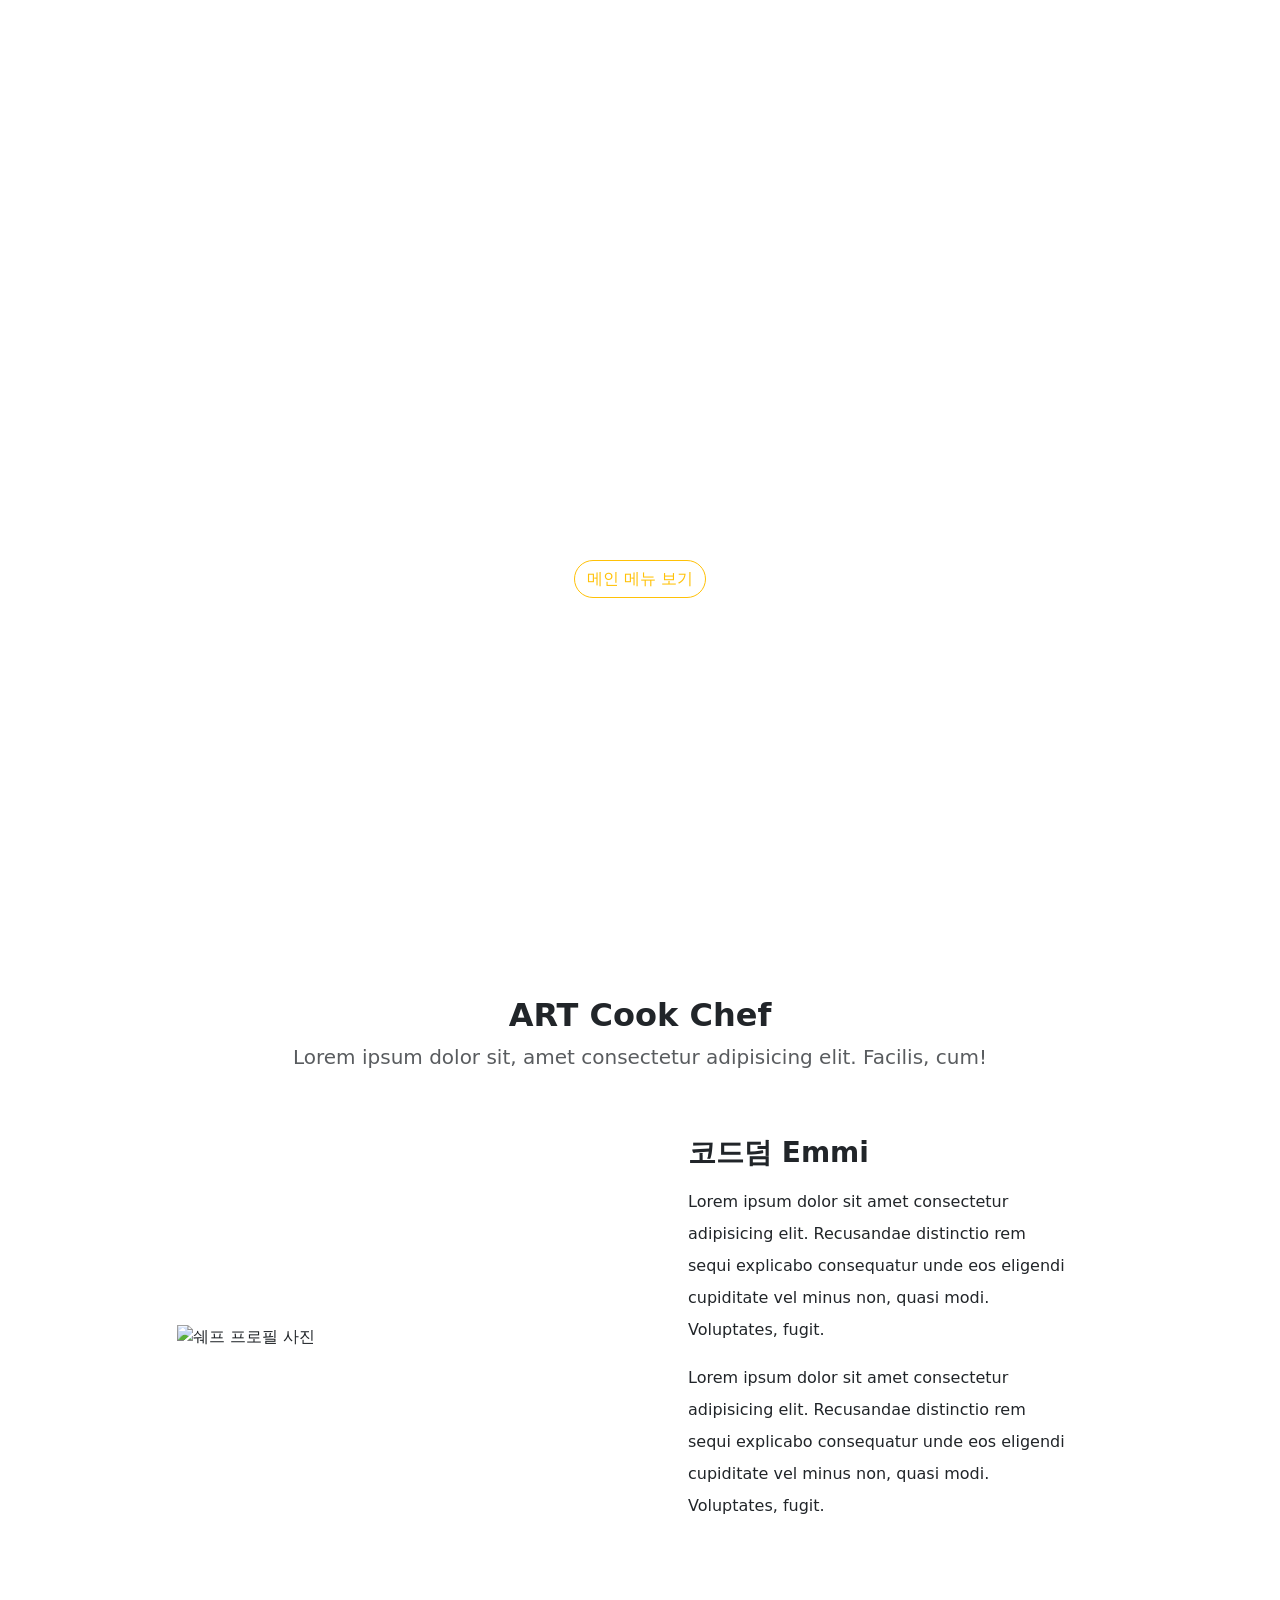
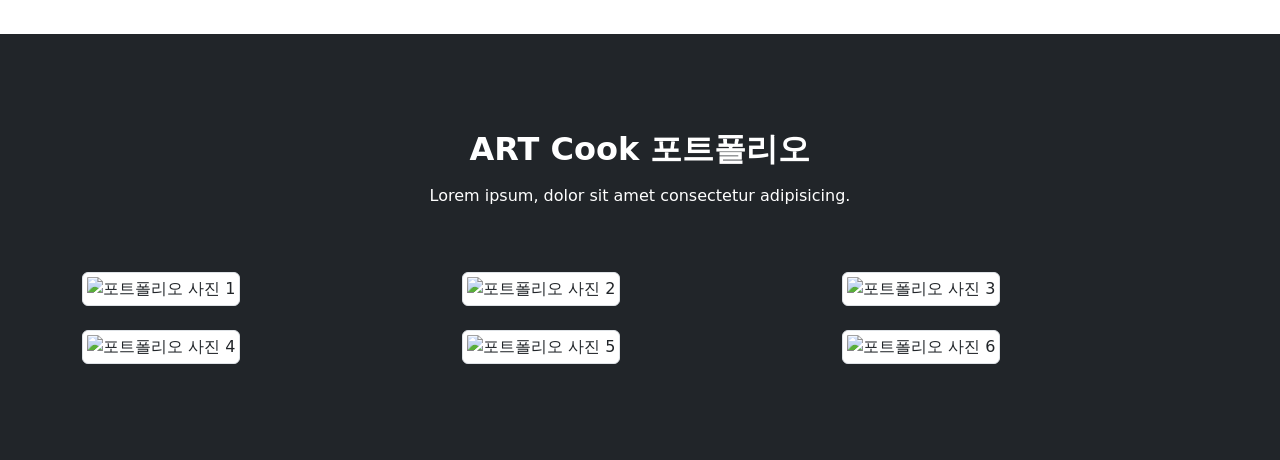
==== index.html @ c8e4353e "Add files via upload" ====
<!doctype html>
<html lang="ko">


<head>
    <meta charset="utf-8">
    <meta name="viewport" content="width=device-width, initial-scale=1">
    <title>코드덤 ART Cook</title>
    <link href="https://cdn.jsdelivr.net/npm/bootstrap@5.2.2/dist/css/bootstrap.min.css" rel="stylesheet"
        integrity="sha384-Zenh87qX5JnK2Jl0vWa8Ck2rdkQ2Bzep5IDxbcnCeuOxjzrPF/et3URy9Bv1WTRi" crossorigin="anonymous">
    <link rel="stylesheet" href="https://cdn.jsdelivr.net/npm/bootstrap-icons@1.9.1/font/bootstrap-icons.css">
    <link rel="stylesheet" href="style.css">

    <!-- 구글 폰트 -->
    <link rel="preconnect" href="https://fonts.googleapis.com">
    <link rel="preconnect" href="https://fonts.gstatic.com" crossorigin>
    <link href="https://fonts.googleapis.com/css2?family=Gugi&family=Noto+Sans+KR:wght@400;700&display=swap"
        rel="stylesheet">
</head>
<body>
    <header class="vh-100 text-white d-flex flex-column justify-content-center align-items-center">
        <h1 class="display-3 fw-bold mb-5">코드덤 ART Cook</h1>
        <h4 class="fs-2 mb-3">요리와 아트의 만남</h4>
        <p class="lead mb-5">아름다운 한 끼로 삶의 색채를 더하다</p>
        <button type="button" class="btn btn-outline-warning rounded-pill">메인 메뉴 보기</button>

    </header>

    <section class="container py-5" id="about-chef">

        <div class="text-center py-5">
            <h2 class="fw-bold">ART Cook Chef</h2>
            <p class="lead text-muted">Lorem ipsum dolor sit, amet consectetur adipisicing elit. Facilis, cum!</p>
        </div>

        <div class="row justify-content-center align-items-center mb-5">
            <div class="col-md-5">
                <img src="images/chef.jpg" alt="쉐프 프로필 사진" class="img-fluid">
            </div>
            <div class="col-md-7 col-lg-5 px-lg-5">
                <h3 class="fw-bold mb-3">코드덤 Emmi</h3>
                <p class="lh-lg">Lorem ipsum dolor sit amet consectetur adipisicing elit. Recusandae distinctio rem
                    sequi explicabo
                    consequatur unde eos eligendi cupiditate vel minus non, quasi modi. Voluptates, fugit.</p>
                <p class="lh-lg">Lorem ipsum dolor sit amet consectetur adipisicing elit. Recusandae distinctio rem
                    sequi explicabo
                    consequatur unde eos eligendi cupiditate vel minus non, quasi modi. Voluptates, fugit.</p>
            </div>
        </div>

    </section>
    <section class="bg-dark py-5" id="portfolio">

        <div class="container overflow-hidden">
            <div class="text-center text-white py-5">
                <h2 class="fw-bold mb-3">ART Cook 포트폴리오</h2>
                <p>Lorem ipsum, dolor sit amet consectetur adipisicing.</p>
            </div>

            <div class="row pb-5 g-4">
                <div class="col-sm-6 col-lg-4">
                    <img src="images/portfolio1.jpg" alt="포트폴리오 사진 1" class="img-fluid img-thumbnail">
                </div>
                <div class="col-sm-6 col-lg-4">
                    <img src="images/portfolio2.jpg" alt="포트폴리오 사진 2" class="img-fluid img-thumbnail">
                </div>
                <div class="col-sm-6 col-lg-4">
                    <img src="images/portfolio3.jpg" alt="포트폴리오 사진 3" class="img-fluid img-thumbnail">
                </div>
                <div class="col-sm-6 col-lg-4">
                    <img src="images/portfolio4.jpg" alt="포트폴리오 사진 4" class="img-fluid img-thumbnail">
                </div>
                <div class="col-sm-6 col-lg-4">
                    <img src="images/portfolio5.jpg" alt="포트폴리오 사진 5" class="img-fluid img-thumbnail">
                </div>
                <div class="col-sm-6 col-lg-4">
                    <img src="images/portfolio6.jpg" alt="포트폴리오 사진 6" class="img-fluid img-thumbnail">
                </div>
            </div>
        </div>
    </section>

    <script src="https://cdn.jsdelivr.net/npm/bootstrap@5.3.3/dist/js/bootstrap.bundle.min.js" integrity="sha384-YvpcrYf0tY3lHB60NNkmXc5s9fDVZLESaAA55NDzOxhy9GkcIdslK1eN7N6jIeHz" crossorigin="anonymous"></script>
</body>
</html>
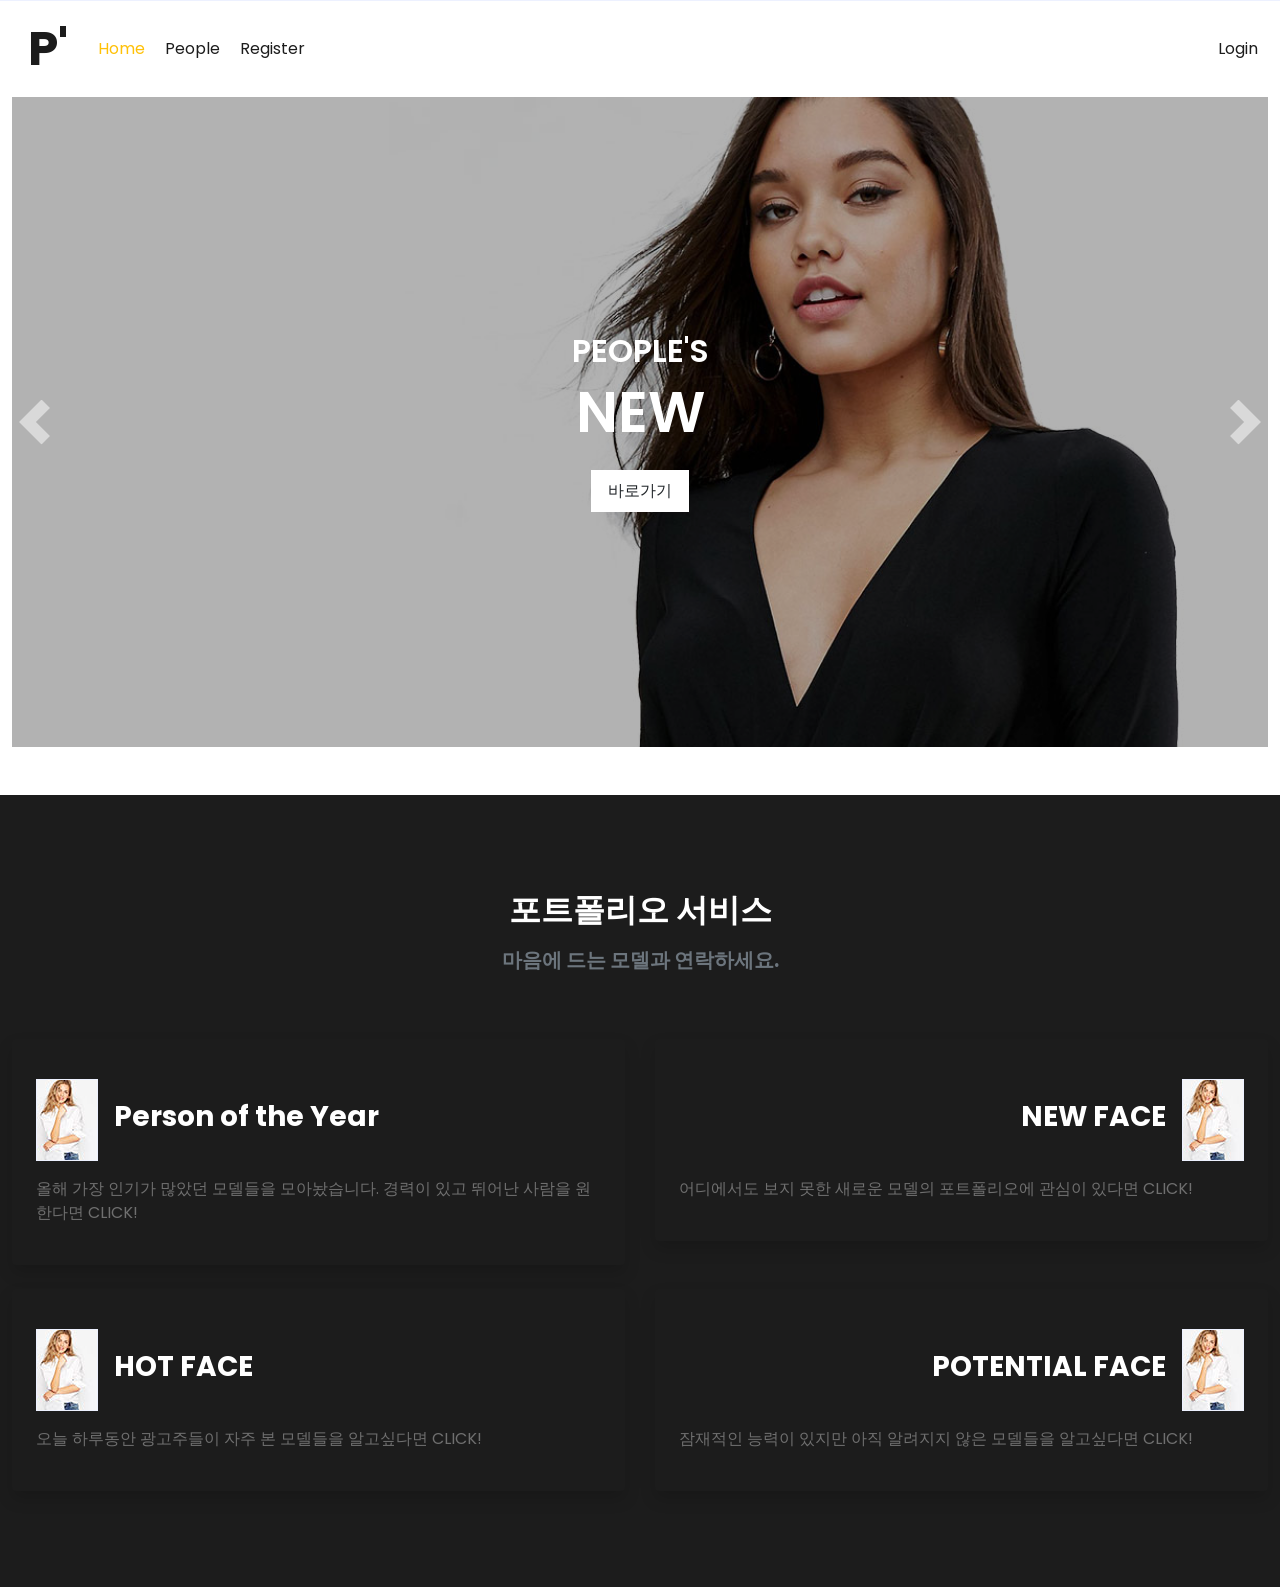
==== commit 4710f102: "Add files via upload" ====
--- a/index.html
+++ b/index.html
@@ -1,85 +1,149 @@
-<!doctype html>
-<html lang="ko">
-
+<!DOCTYPE html>
+<html lang="en">
 
 <head>
     <meta charset="utf-8">
-    <meta name="viewport" content="width=device-width, initial-scale=1">
-    <title>코드덤 ART Cook</title>
-    <link href="https://cdn.jsdelivr.net/npm/bootstrap@5.2.2/dist/css/bootstrap.min.css" rel="stylesheet"
-        integrity="sha384-Zenh87qX5JnK2Jl0vWa8Ck2rdkQ2Bzep5IDxbcnCeuOxjzrPF/et3URy9Bv1WTRi" crossorigin="anonymous">
-    <link rel="stylesheet" href="https://cdn.jsdelivr.net/npm/bootstrap-icons@1.9.1/font/bootstrap-icons.css">
-    <link rel="stylesheet" href="style.css">
+    <meta name="viewport" content="width=device-width, initial-scale=1.0">
+    <title>PEOPLE'S</title>
+    <!-- Favicon -->
+    <link href="img/favicon.ico" rel="icon">
 
-    <!-- 구글 폰트 -->
-    <link rel="preconnect" href="https://fonts.googleapis.com">
-    <link rel="preconnect" href="https://fonts.gstatic.com" crossorigin>
-    <link href="https://fonts.googleapis.com/css2?family=Gugi&family=Noto+Sans+KR:wght@400;700&display=swap"
-        rel="stylesheet">
+    <!-- Google Web Fonts -->
+    <link rel="preconnect" href="https://fonts.gstatic.com">
+    <link href="https://fonts.googleapis.com/css2?family=Poppins:wght@100;200;300;400;500;600;700;800;900&display=swap" rel="stylesheet"> 
+
+    <!-- Font Awesome -->
+    <link href="https://cdnjs.cloudflare.com/ajax/libs/font-awesome/5.10.0/css/all.min.css" rel="stylesheet">
+    
+    <!-- Bootstrap CSS -->
+    <link href="https://cdn.jsdelivr.net/npm/bootstrap@5.3.2/dist/css/bootstrap.min.css" rel="stylesheet">
+
+    <!-- Libraries Stylesheet -->
+    <link href="./owl.carousel.min.css" rel="stylesheet">
+
+    <!-- Customized Bootstrap Stylesheet -->
+    <link href="./style.css" rel="stylesheet">
 </head>
+
+
 <body>
-    <header class="vh-100 text-white d-flex flex-column justify-content-center align-items-center">
-        <h1 class="display-3 fw-bold mb-5">코드덤 ART Cook</h1>
-        <h4 class="fs-2 mb-3">요리와 아트의 만남</h4>
-        <p class="lead mb-5">아름다운 한 끼로 삶의 색채를 더하다</p>
-        <button type="button" class="btn btn-outline-warning rounded-pill">메인 메뉴 보기</button>
-
-    </header>
-
-    <section class="container py-5" id="about-chef">
-
-        <div class="text-center py-5">
-            <h2 class="fw-bold">ART Cook Chef</h2>
-            <p class="lead text-muted">Lorem ipsum dolor sit, amet consectetur adipisicing elit. Facilis, cum!</p>
-        </div>
-
-        <div class="row justify-content-center align-items-center mb-5">
-            <div class="col-md-5">
-                <img src="images/chef.jpg" alt="쉐프 프로필 사진" class="img-fluid">
-            </div>
-            <div class="col-md-7 col-lg-5 px-lg-5">
-                <h3 class="fw-bold mb-3">코드덤 Emmi</h3>
-                <p class="lh-lg">Lorem ipsum dolor sit amet consectetur adipisicing elit. Recusandae distinctio rem
-                    sequi explicabo
-                    consequatur unde eos eligendi cupiditate vel minus non, quasi modi. Voluptates, fugit.</p>
-                <p class="lh-lg">Lorem ipsum dolor sit amet consectetur adipisicing elit. Recusandae distinctio rem
-                    sequi explicabo
-                    consequatur unde eos eligendi cupiditate vel minus non, quasi modi. Voluptates, fugit.</p>
+    <!-- Navbar Start -->
+    <div class="container-fluid mb-5">
+        <div class="row justify-content-center border-top">
+            <div class="col">
+                <nav class="navbar navbar-expand-lg navbar-light py-3 py-lg-0 px-0">
+                    <a href="#" class="text-decoration-none d-block d-lg-none">
+                        <h1 class="m-0 display-5 font-weight-semi-bold">
+                            <span class="font-weight-bold px-3 mr-1">P'</span>
+                        </h1>
+                    </a>
+                    <button class="navbar-toggler" type="button" data-bs-toggle="collapse" data-bs-target="#navbarCollapse">
+                        <span class="navbar-toggler-icon"></span>
+                    </button>
+                    <div class="collapse navbar-collapse justify-content-between" id="navbarCollapse">
+                        <div class="navbar-nav me-auto py-0">
+                            <a href="index.html" class="nav-item nav-link active">Home</a>
+                            <a href="people.html" class="nav-item nav-link">People</a>
+                            <a href="register.html" class="nav-item nav-link">Register</a>
+                        </div>
+                        <div class="navbar-nav ms-auto py-0">
+                            <a href="#" class="nav-item nav-link">Login</a>
+                        </div>
+                    </div>
+                </nav>
+        <!-- Carousel Start -->
+                <div id="header-carousel" class="carousel slide mx-auto" style="max-width: 1903px;" data-bs-ride="carousel">
+                    <div class="carousel-inner">
+                        <div class="carousel-item active" style="height: 650px;">
+                            <img class="img-fluid w-100" src="images/banner-01.jpg" alt="Image">
+                            <div class="carousel-caption d-flex flex-column align-items-center justify-content-center">
+                                <div class="p-3 text-center" style="max-width: 700px;">
+                                    <h2 class="text-light text-uppercase font-weight-semi-bold mb-2">PEOPLE'S</h2>
+                                    <h4 class="display-4 text-white font-weight-semi-bold mb-4">NEW</h4>
+                                    <a href="#" class="btn btn-light py-2 px-3">바로가기</a>
+                                </div>
+                            </div>
+                        </div>
+                        <div class="carousel-item" style="height: 650px;">
+                            <img class="img-fluid w-100" src="images/banner-02.jpg" alt="Image">
+                            <div class="carousel-caption d-flex flex-column align-items-center justify-content-center">
+                                <div class="p-3 text-center" style="max-width: 700px;">
+                                    <h2 class="text-light text-uppercase font-weight-semi-bold mb-2">PEOPLE'S</h2>
+                                    <h4 class="display-4 text-white font-weight-semi-bold mb-4">HOT</h4>
+                                    <a href="#" class="btn btn-light py-2 px-3">바로가기</a>
+                                </div>
+                            </div>
+                        </div>
+                    </div>
+                    <button class="carousel-control-prev" type="button" data-bs-target="#header-carousel" data-bs-slide="prev">
+                        <span class="carousel-control-prev-icon"></span>
+                    </button>
+                    <button class="carousel-control-next" type="button" data-bs-target="#header-carousel" data-bs-slide="next">
+                        <span class="carousel-control-next-icon"></span>
+                    </button>
+                </div>
+                <!-- Carousel End -->
             </div>
         </div>
+    </div> 
 
-    </section>
-    <section class="bg-dark py-5" id="portfolio">
-
-        <div class="container overflow-hidden">
-            <div class="text-center text-white py-5">
-                <h2 class="fw-bold mb-3">ART Cook 포트폴리오</h2>
-                <p>Lorem ipsum, dolor sit amet consectetur adipisicing.</p>
+    <!--menu 선택-->
+    <section class="bg-dark container-fluid overflow-hidden py-5" id="portfolio">
+        <div class="text-center py-5">
+            <h2 class="fw-bold text-center text-white mb-3">포트폴리오 서비스</h2>
+            <p class="fw-bold text-center lead text-muted">마음에 드는 모델과 연락하세요.</p>
+        </div>
+        <div class="row mb-5 g-4">
+            <div class="col-md-6">
+                <div class="card-hover shadow rounded p-4">
+                    <div class="d-flex align-items-center py-3">
+                        <img src="images/simg1.jpg" alt="서비스 1" class="border">
+                        <div class="ms-3">
+                            <h3 class="fw-bold text-white">Person of the Year</h3>
+                        </div>
+                    </div>
+                    <p>올해 가장 인기가 많았던 모델들을 모아놨습니다. 경력이 있고 뛰어난 사람을 원한다면 CLICK!</p>
+                </div>
             </div>
 
-            <div class="row pb-5 g-4">
-                <div class="col-sm-6 col-lg-4">
-                    <img src="images/portfolio1.jpg" alt="포트폴리오 사진 1" class="img-fluid img-thumbnail">
+            <div class="col-md-6">
+                <div class="card-hover shadow rounded p-4">
+                    <div class="d-flex justify-content-end align-items-center py-3">
+                        <div class="text-end me-3">
+                            <h3 class="fw-bold text-white">NEW FACE</h3>
+                        </div>
+                        <img src="images/simg2.jpg" alt="서비스 2" class="border">
+                    </div>
+                    <p>어디에서도 보지 못한 새로운 모델의 포트폴리오에 관심이 있다면 CLICK!</p>
                 </div>
-                <div class="col-sm-6 col-lg-4">
-                    <img src="images/portfolio2.jpg" alt="포트폴리오 사진 2" class="img-fluid img-thumbnail">
+            </div>
+
+            <div class="col-md-6">
+                <div class="card-hover shadow rounded p-4">
+                    <div class="d-flex align-items-center py-3">
+                        <img src="images/simg3.jpg" alt="서비스 3" class="border">
+                        <div class="ms-3">
+                            <h3 class="fw-bold text-white">HOT FACE</h3>
+                        </div>
+                    </div>
+                    <p>오늘 하루동안 광고주들이 자주 본 모델들을 알고싶다면 CLICK!</p>
                 </div>
-                <div class="col-sm-6 col-lg-4">
-                    <img src="images/portfolio3.jpg" alt="포트폴리오 사진 3" class="img-fluid img-thumbnail">
-                </div>
-                <div class="col-sm-6 col-lg-4">
-                    <img src="images/portfolio4.jpg" alt="포트폴리오 사진 4" class="img-fluid img-thumbnail">
-                </div>
-                <div class="col-sm-6 col-lg-4">
-                    <img src="images/portfolio5.jpg" alt="포트폴리오 사진 5" class="img-fluid img-thumbnail">
-                </div>
-                <div class="col-sm-6 col-lg-4">
-                    <img src="images/portfolio6.jpg" alt="포트폴리오 사진 6" class="img-fluid img-thumbnail">
+            </div>
+
+            <div class="col-md-6">
+                <div class="card-hover shadow rounded p-4">
+                    <div class="d-flex justify-content-end align-items-center py-3">
+                        <div class="text-end me-3">
+                            <h3 class="fw-bold text-white">POTENTIAL FACE</h3>
+                        </div>
+                        <img src="images/simg4.jpg" alt="서비스 4" class="border">
+                    </div>
+                    <p>잠재적인 능력이 있지만 아직 알려지지 않은 모델들을 알고싶다면 CLICK!</p>
                 </div>
             </div>
         </div>
     </section>
-
-    <script src="https://cdn.jsdelivr.net/npm/bootstrap@5.3.3/dist/js/bootstrap.bundle.min.js" integrity="sha384-YvpcrYf0tY3lHB60NNkmXc5s9fDVZLESaAA55NDzOxhy9GkcIdslK1eN7N6jIeHz" crossorigin="anonymous"></script>
+<!-- Bootstrap JS -->
+<script src="https://cdn.jsdelivr.net/npm/bootstrap@5.3.2/dist/js/bootstrap.bundle.min.js"></script>
 </body>
-</html>+</html>
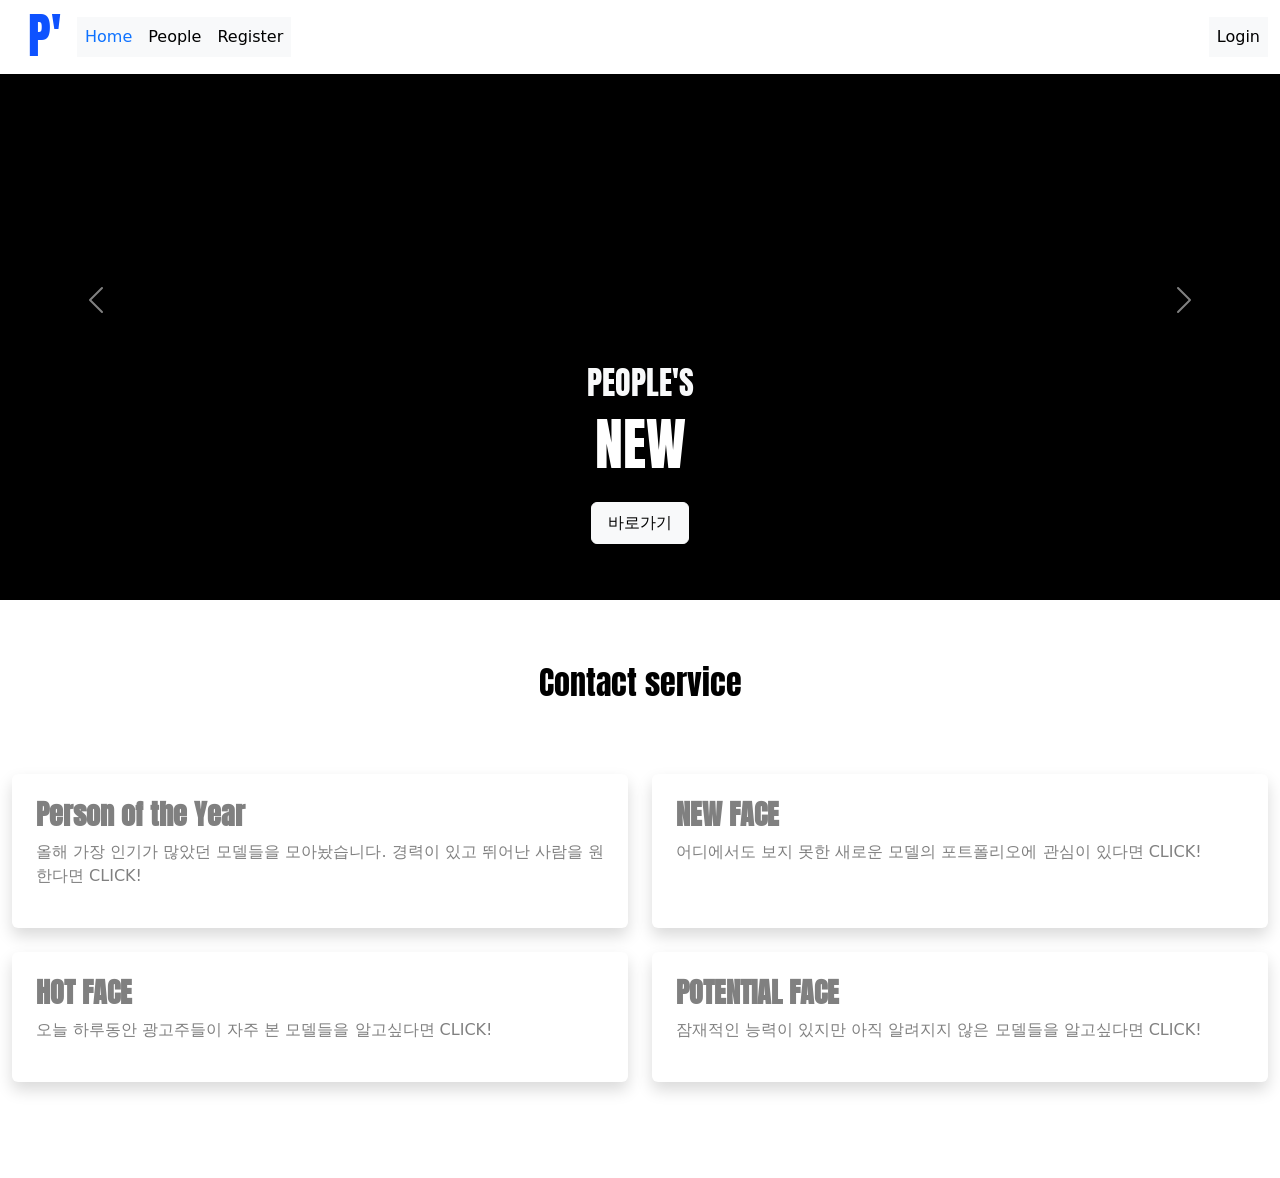
==== commit 4e34739e: "Add files via upload" ====
--- a/index.html
+++ b/index.html
@@ -1,149 +1,148 @@
-<!DOCTYPE html>
-<html lang="en">
+<!doctype html>
+<html lang="ko">
 
 <head>
     <meta charset="utf-8">
-    <meta name="viewport" content="width=device-width, initial-scale=1.0">
+    <meta name="viewport" content="width=device-width, initial-scale=1">
     <title>PEOPLE'S</title>
-    <!-- Favicon -->
-    <link href="img/favicon.ico" rel="icon">
+    <link href="https://cdn.jsdelivr.net/npm/bootstrap@5.2.2/dist/css/bootstrap.min.css" rel="stylesheet"
+        integrity="sha384-Zenh87qX5JnK2Jl0vWa8Ck2rdkQ2Bzep5IDxbcnCeuOxjzrPF/et3URy9Bv1WTRi" crossorigin="anonymous">
+    <link rel="stylesheet" href="https://cdn.jsdelivr.net/npm/bootstrap-icons@1.9.1/font/bootstrap-icons.css">
+    <link rel="stylesheet" href="style.css">
 
-    <!-- Google Web Fonts -->
-    <link rel="preconnect" href="https://fonts.gstatic.com">
-    <link href="https://fonts.googleapis.com/css2?family=Poppins:wght@100;200;300;400;500;600;700;800;900&display=swap" rel="stylesheet"> 
-
-    <!-- Font Awesome -->
-    <link href="https://cdnjs.cloudflare.com/ajax/libs/font-awesome/5.10.0/css/all.min.css" rel="stylesheet">
-    
-    <!-- Bootstrap CSS -->
-    <link href="https://cdn.jsdelivr.net/npm/bootstrap@5.3.2/dist/css/bootstrap.min.css" rel="stylesheet">
-
-    <!-- Libraries Stylesheet -->
-    <link href="./owl.carousel.min.css" rel="stylesheet">
-
-    <!-- Customized Bootstrap Stylesheet -->
-    <link href="./style.css" rel="stylesheet">
+    <!-- 구글 폰트 -->
+    <link rel="preconnect" href="https://fonts.googleapis.com">
+    <link rel="preconnect" href="https://fonts.gstatic.com" crossorigin>
+    <link href="https://fonts.googleapis.com/css2?family=Anton&display=swap" rel="stylesheet">
 </head>
 
+<body class="bg-black" data-bs-target="#nav-menu">
+    <!-- 네비게이션 영역 시작 -->
+    <nav class="navbar navbar-expand-md bg-white fixed-top">
+        <div class="container-fluid">
+            <a href="#" class="text-decoration-none">
+                <h1 class="m-0 display-5 font-weight-semi-bold">
+                    <span class="font-weight-bold px-3 mr-1">P'</span>
+                </h1>
+            </a>
 
-<body>
-    <!-- Navbar Start -->
-    <div class="container-fluid mb-5">
-        <div class="row justify-content-center border-top">
-            <div class="col">
-                <nav class="navbar navbar-expand-lg navbar-light py-3 py-lg-0 px-0">
-                    <a href="#" class="text-decoration-none d-block d-lg-none">
-                        <h1 class="m-0 display-5 font-weight-semi-bold">
-                            <span class="font-weight-bold px-3 mr-1">P'</span>
-                        </h1>
-                    </a>
-                    <button class="navbar-toggler" type="button" data-bs-toggle="collapse" data-bs-target="#navbarCollapse">
-                        <span class="navbar-toggler-icon"></span>
-                    </button>
-                    <div class="collapse navbar-collapse justify-content-between" id="navbarCollapse">
-                        <div class="navbar-nav me-auto py-0">
-                            <a href="index.html" class="nav-item nav-link active">Home</a>
-                            <a href="people.html" class="nav-item nav-link">People</a>
-                            <a href="register.html" class="nav-item nav-link">Register</a>
-                        </div>
-                        <div class="navbar-nav ms-auto py-0">
-                            <a href="#" class="nav-item nav-link">Login</a>
-                        </div>
-                    </div>
-                </nav>
-        <!-- Carousel Start -->
-                <div id="header-carousel" class="carousel slide mx-auto" style="max-width: 1903px;" data-bs-ride="carousel">
-                    <div class="carousel-inner">
-                        <div class="carousel-item active" style="height: 650px;">
-                            <img class="img-fluid w-100" src="images/banner-01.jpg" alt="Image">
-                            <div class="carousel-caption d-flex flex-column align-items-center justify-content-center">
-                                <div class="p-3 text-center" style="max-width: 700px;">
-                                    <h2 class="text-light text-uppercase font-weight-semi-bold mb-2">PEOPLE'S</h2>
-                                    <h4 class="display-4 text-white font-weight-semi-bold mb-4">NEW</h4>
-                                    <a href="#" class="btn btn-light py-2 px-3">바로가기</a>
-                                </div>
-                            </div>
-                        </div>
-                        <div class="carousel-item" style="height: 650px;">
-                            <img class="img-fluid w-100" src="images/banner-02.jpg" alt="Image">
-                            <div class="carousel-caption d-flex flex-column align-items-center justify-content-center">
-                                <div class="p-3 text-center" style="max-width: 700px;">
-                                    <h2 class="text-light text-uppercase font-weight-semi-bold mb-2">PEOPLE'S</h2>
-                                    <h4 class="display-4 text-white font-weight-semi-bold mb-4">HOT</h4>
-                                    <a href="#" class="btn btn-light py-2 px-3">바로가기</a>
-                                </div>
-                            </div>
-                        </div>
-                    </div>
-                    <button class="carousel-control-prev" type="button" data-bs-target="#header-carousel" data-bs-slide="prev">
-                        <span class="carousel-control-prev-icon"></span>
-                    </button>
-                    <button class="carousel-control-next" type="button" data-bs-target="#header-carousel" data-bs-slide="next">
-                        <span class="carousel-control-next-icon"></span>
-                    </button>
+            <button class="navbar-toggler" type="button" data-bs-toggle="collapse" data-bs-target="#nav-menu"
+                aria-controls="nav-menu" aria-expanded="false" aria-label="메뉴">
+                <span class="navbar-toggler-icon"></span>
+            </button>
+
+            <div class="collapse navbar-collapse" id="nav-menu">
+                <div class="navbar-nav me-auto py-0">
+                    <a href="index.html" class="nav-item nav-link active text-bg-light">Home</a>
+                    <a href="people.html" class="nav-item nav-link text-bg-light">People</a>
+                    <a href="register.html" class="nav-item nav-link text-bg-light">Register</a>
                 </div>
-                <!-- Carousel End -->
-            </div>
-        </div>
-    </div> 
-
-    <!--menu 선택-->
-    <section class="bg-dark container-fluid overflow-hidden py-5" id="portfolio">
-        <div class="text-center py-5">
-            <h2 class="fw-bold text-center text-white mb-3">포트폴리오 서비스</h2>
-            <p class="fw-bold text-center lead text-muted">마음에 드는 모델과 연락하세요.</p>
-        </div>
-        <div class="row mb-5 g-4">
-            <div class="col-md-6">
-                <div class="card-hover shadow rounded p-4">
-                    <div class="d-flex align-items-center py-3">
-                        <img src="images/simg1.jpg" alt="서비스 1" class="border">
-                        <div class="ms-3">
-                            <h3 class="fw-bold text-white">Person of the Year</h3>
-                        </div>
-                    </div>
-                    <p>올해 가장 인기가 많았던 모델들을 모아놨습니다. 경력이 있고 뛰어난 사람을 원한다면 CLICK!</p>
-                </div>
-            </div>
-
-            <div class="col-md-6">
-                <div class="card-hover shadow rounded p-4">
-                    <div class="d-flex justify-content-end align-items-center py-3">
-                        <div class="text-end me-3">
-                            <h3 class="fw-bold text-white">NEW FACE</h3>
-                        </div>
-                        <img src="images/simg2.jpg" alt="서비스 2" class="border">
-                    </div>
-                    <p>어디에서도 보지 못한 새로운 모델의 포트폴리오에 관심이 있다면 CLICK!</p>
-                </div>
-            </div>
-
-            <div class="col-md-6">
-                <div class="card-hover shadow rounded p-4">
-                    <div class="d-flex align-items-center py-3">
-                        <img src="images/simg3.jpg" alt="서비스 3" class="border">
-                        <div class="ms-3">
-                            <h3 class="fw-bold text-white">HOT FACE</h3>
-                        </div>
-                    </div>
-                    <p>오늘 하루동안 광고주들이 자주 본 모델들을 알고싶다면 CLICK!</p>
-                </div>
-            </div>
-
-            <div class="col-md-6">
-                <div class="card-hover shadow rounded p-4">
-                    <div class="d-flex justify-content-end align-items-center py-3">
-                        <div class="text-end me-3">
-                            <h3 class="fw-bold text-white">POTENTIAL FACE</h3>
-                        </div>
-                        <img src="images/simg4.jpg" alt="서비스 4" class="border">
-                    </div>
-                    <p>잠재적인 능력이 있지만 아직 알려지지 않은 모델들을 알고싶다면 CLICK!</p>
+                <div class="navbar-nav ms-auto py-0">
+                    <a href="#" class="nav-item nav-link text-bg-light">Login</a>
                 </div>
             </div>
         </div>
+    </nav>
+    <!-- 네비게이션 영역 끝 -->
+
+    <!--헤더 영역 시작-->
+    <header id="header-carousel" class="carousel slide mx-auto" style="max-width: 1903px;" data-bs-ride="carousel">
+        <div class="d-flex flex-column justify-content-center align-items-center">
+            <div class="carousel-inner">
+                <div class="carousel-item active" style="height: 600px;">
+                    <img class="img-fluid w-100" src="./img/banner1.jpg" alt="Image" style="object-fit: cover; height: 100%;">
+                    <div class="carousel-caption d-flex flex-column align-items-center justify-content-center">
+                        <div class="p-3 text-center" style="max-width: 700px;">
+                            <h2 class="text-light text-uppercase font-weight-semi-bold mb-2">PEOPLE'S</h2>
+                            <h4 class="display-4 text-white font-weight-semi-bold mb-4">NEW</h4>
+                            <a href="#" class="btn btn-light py-2 px-3">바로가기</a>
+                        </div>
+                    </div>
+                </div>
+                <div class="carousel-item" style="height: 600px;">
+                    <img class="img-fluid w-100" src="./img/banner3.jpg" alt="Image" style="object-fit: cover; height: 100%;">
+                    <div class="carousel-caption d-flex flex-column align-items-center justify-content-center">
+                        <div class="p-3 text-center" style="max-width: 700px;">
+                            <h2 class="text-light text-uppercase font-weight-semi-bold mb-2">PEOPLE'S</h2>
+                            <h4 class="display-4 text-white font-weight-semi-bold mb-4">HOT</h4>
+                            <a href="#" class="btn btn-light py-2 px-3">바로가기</a>
+                        </div>
+                    </div>
+                </div>
+            </div>
+        </div>
+    
+        <button class="carousel-control-prev" type="button" data-bs-target="#header-carousel" data-bs-slide="prev">
+            <span class="carousel-control-prev-icon"></span>
+        </button>
+        <button class="carousel-control-next" type="button" data-bs-target="#header-carousel" data-bs-slide="next">
+            <span class="carousel-control-next-icon"></span>
+        </button>
+    </header>
+    <!-- 헤더 영역 끝 -->
+
+    <!--menu 선택-->
+    <section class="bg-white container-fluid overflow-hidden py-5" id="portfolio">
+        <div class="text-center py-3 mb-5">
+            <h2>Contact service</h2>
+        </div>
+        <div class="row mb-5 g-4">
+            <!-- 카드 1 -->
+            <div class="col-md-6">
+                <a href="people.html" class="text-decoration-none">
+                    <div class="card-hover card-person shadow rounded h-100 d-flex flex-column justify-content-between p-4">
+                        <div>
+                            <h3 class="fw-bold">Person of the Year</h3>
+                            <p>올해 가장 인기가 많았던 모델들을 모아놨습니다. 경력이 있고 뛰어난 사람을 원한다면 CLICK!</p>
+                        </div>
+                    </div>
+                </a>
+            </div>
+    
+            <!-- 카드 2 -->
+            <div class="col-md-6">
+                <a href="people.html" class="text-decoration-none">
+                    <div class="card-hover card-newface shadow rounded h-100 d-flex flex-column justify-content-between p-4">
+                        <div>
+                            <h3 class="fw-bold">NEW FACE</h3>
+                            <p>어디에서도 보지 못한 새로운 모델의 포트폴리오에 관심이 있다면 CLICK!</p>
+                        </div>
+                    </div>
+                </a>
+            </div>
+    
+            <!-- 카드 3 -->
+            <div class="col-md-6">
+                <a href="people.html" class="text-decoration-none">
+                    <div class="card-hover card-hotface shadow rounded h-100 d-flex flex-column justify-content-between p-4">
+                        <div>
+                            <h3 class="fw-bold">HOT FACE</h3>
+                            <p>오늘 하루동안 광고주들이 자주 본 모델들을 알고싶다면 CLICK!</p>
+                        </div>
+                    </div>
+                </a>
+            </div>
+    
+            <!-- 카드 4 -->
+            <div class="col-md-6">
+                <a href="people.html" class="text-decoration-none">
+                    <div class="card-hover card-potential shadow rounded h-100 d-flex flex-column justify-content-between p-4">
+                        <div>
+                            <h3 class="fw-bold">POTENTIAL FACE</h3>
+                            <p>잠재적인 능력이 있지만 아직 알려지지 않은 모델들을 알고싶다면 CLICK!</p>
+                        </div>
+                    </div>
+                </a>
+            </div>
+        </div>
     </section>
-<!-- Bootstrap JS -->
-<script src="https://cdn.jsdelivr.net/npm/bootstrap@5.3.2/dist/js/bootstrap.bundle.min.js"></script>
+    
+    
+
+
+<script src="https://cdn.jsdelivr.net/npm/bootstrap@5.2.2/dist/js/bootstrap.bundle.min.js"
+integrity="sha384-OERcA2EqjJCMA+/3y+gxIOqMEjwtxJY7qPCqsdltbNJuaOe923+mo//f6V8Qbsw3"
+crossorigin="anonymous"></script>
 </body>
-</html>
+
+</html>
--- a/style.css
+++ b/style.css
@@ -0,0 +1,85 @@
+.nav-link:hover,
+.nav-link.active {
+    color: #0e72ff !important;
+}
+
+h1,
+h2,
+h3,
+h4,
+.anton-regular {
+    font-family: 'Anton', serif;
+}
+
+h1{
+    color: rgb(14, 82, 255);
+}
+
+h2{
+    color: rgb(0, 0, 0);
+}
+
+/* 헤더 영역 */
+header {
+    background-image: linear-gradient(to top, rgba(0, 0, 0, 0.8), rgba(0, 0, 0, 0.2)), url(images/main-bg.jpg);
+    background-size: cover;
+    background-position: center top;
+    background-attachment: fixed;
+}
+
+.card-hover {
+    position: relative; /* 자식 요소인 배경 이미지에 위치를 맞추기 위해 설정 */
+    background-color: white; /* 기본 배경: 흰색 */
+    color: gray; /* 기본 텍스트 색: 회색 */
+    overflow: hidden; /* 자식 요소의 넘침을 숨김 */
+    transition: all 0.3s ease-in-out; /* 부드러운 전환 효과 */
+}
+
+.card-hover::before {
+    content: ''; /* 가상 요소 생성 */
+    position: absolute;
+    top: 0;
+    left: 0;
+    width: 100%;
+    height: 100%;
+    background-size: cover;
+    background-position: center;
+    background-repeat: no-repeat;
+    opacity: 0; /* 초기 상태: 보이지 않음 */
+    transition: opacity 0.3s ease-in-out; /* 부드러운 투명도 전환 */
+    z-index: 0; /* 텍스트 아래에 배치 */
+}
+
+/* 각 카드별 배경 이미지 */
+.card-person::before {
+    background-image: url('./img/banner1.jpg');
+}
+
+.card-newface::before {
+    background-image: url('./img/banner2.jpg');
+}
+
+.card-hotface::before {
+    background-image: url('./img/banner3.jpg');
+}
+
+.card-potential::before {
+    background-image: url('./img/banner4.jpg');
+}
+
+/* 마우스 오버 시 배경 이미지 표시 */
+.card-hover:hover::before {
+    opacity: 1; /* 배경 이미지 나타남 */
+}
+
+/* 카드 내용 스타일 */
+.card-hover div {
+    position: relative;
+    z-index: 1; /* 가상 요소보다 위에 표시 */
+}
+
+/* 카드 내부 텍스트에도 동일한 효과 */
+.card-hover:hover h3,
+.card-hover:hover p {
+    color: rgb(14, 82, 255); /* 텍스트가 파란색으로 변환 */
+}
